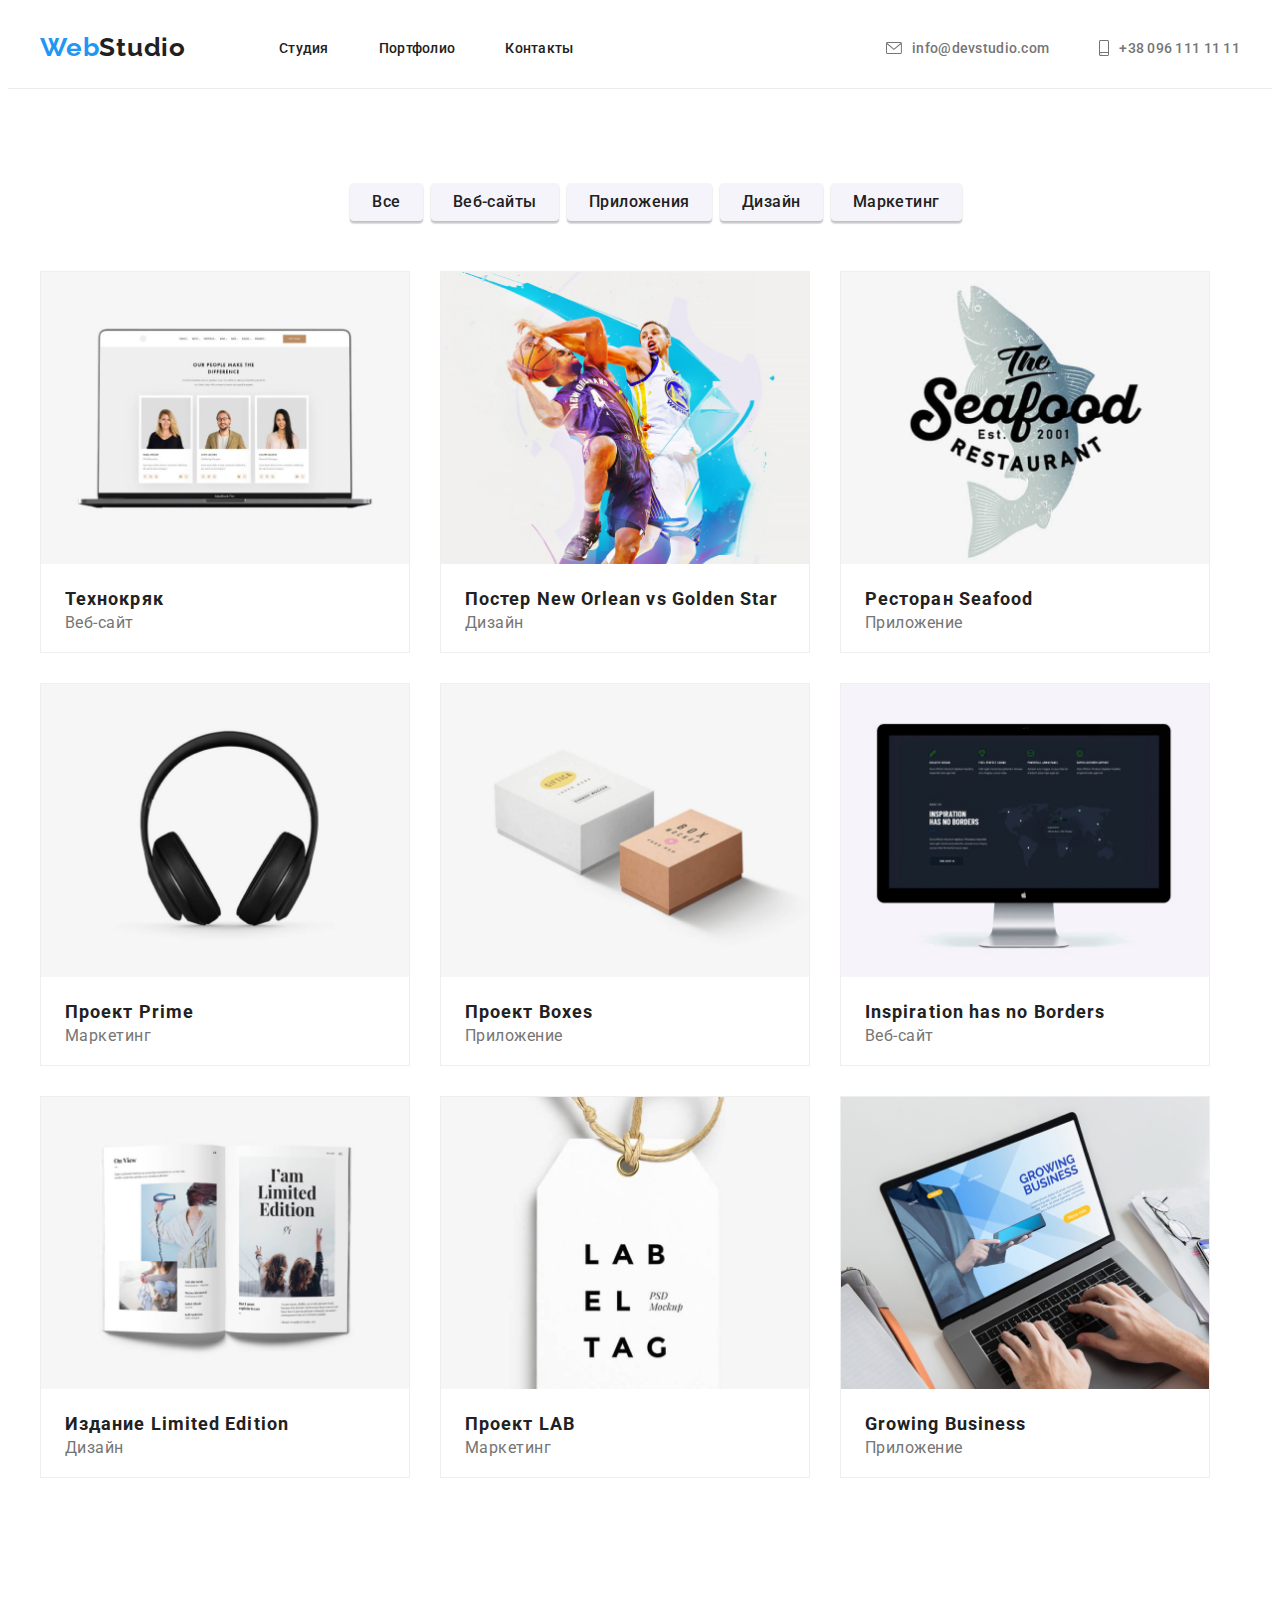
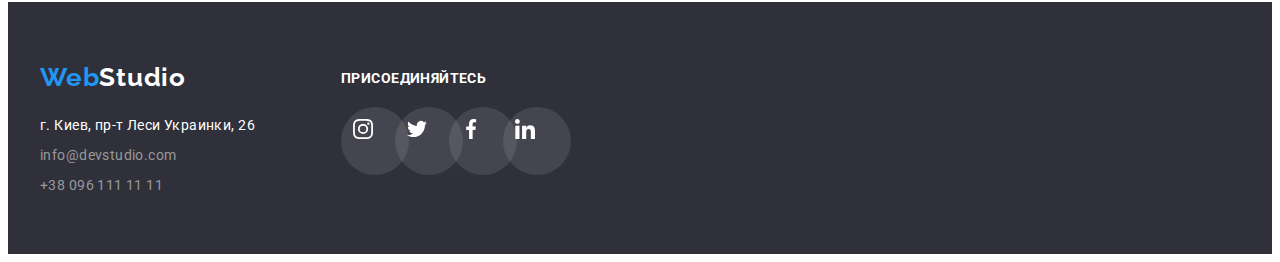
==== portfolio.html @ 1e622880 "arrrrrrr" ====
<!DOCTYPE html>
<html lang="ru">
<head>
    <meta charset="UTF-8">
    <meta name="viewport" content="width=device-width, initial-scale=1.0">
    <title>WebStudio</title>
    <link rel="stylesheet" href="css/style.css" />
    <link rel="stylesheet" href="css/style.css" />
    <link rel="preconnect" href="https://fonts.gstatic.com">
<link href="https://fonts.googleapis.com/css2?family=Raleway:wght@700&family=Roboto:wght@400;500;700;900&display=swap" rel="stylesheet">
<link rel="stylesheet" href="https://cdnjs.cloudflare.com/ajax/libs/modern-normalize/1.0.0/modern-normalize.min.css" integrity="sha512-ISS7cAi1PEhQ8jnbJpJZMd29NlhNj4AWYyLOSp2CE/CsHxTCu+r+t0D2yoJudVrd0/8fTVPUVDzY5Tvli75u/g==" crossorigin="anonymous"/>
</head>
<body>
    <header> 
        <div class="container">
            <nav class="header-nav"> 
                <a href="#" class="logo" > <span class="Web-seme">Web</span>Studio</a>
                    <ul class="nav-links">
                        <li> <a  href="#">Студия</a> </li>
                        <li> <a  href="./portfolio.html">Портфолио</a> </li>
                        <li> <a  href="#">Контакты</a> </li>
                    </ul>
                    <ul class="contact-links">
                        <li> 
                            <a class="mail" href="mailto:info@devstudio.com">
                                <svg class="contact-icon-envelope">
                                <use href="./images/icons/sprite.svg#envelope" width="16px"; height="12px"> </use>
                            </svg>
                            info@devstudio.com</a> </li>
                        <li> <a  href="tel:+380961111111">
                            <svg class="contact-icon-phone">
                                <use href="./images/icons/sprite.svg#phone" width="10px"; height="16px"> </use>
                            </svg>
                            +38 096 111 11 11</a> </li>
                    </ul>
            </nav>
        </div>
    </header>
    <main>
        <section class="portfolio-section">
            <div class="container">
                <ul class="button-list">
                    <li><button>Все</button></li>
                    <li><button>Веб-сайты</button></li>
                    <li><button>Приложения</button></li>
                    <li><button>Дизайн</button></li>
                    <li><button>Маркетинг</button></li>
                </ul>
                <!-- <h2>Наши товары</h2> -->
                <ul class="product-items">
                    <li> 
                        <a href="#">
                        <div class="thumb">
                        <img src="./images/portfolio-images/img1.jpg" alt="пример сайта" width="368" />
                        </div>
                        <div class="item-info">
                        <h3>Технокряк</h3>
                        <p>Веб-сайт</p>
                        </div>
                        </a>
                    </li>
                    <li>
                         <a href="#">
                        <div class="thumb">
                        <img src="./images/portfolio-images/img2.jpg" alt="два игрока с баскетбольным мячом" width="368" />
                        </div>
                        <div class="item-info">
                        <h3>Постер New Orlean vs Golden Star</h3>
                        <p>Дизайн</p>
                        </div>
                        </a>
                    </li>
                    <li>
                         <a href="#">
                        <div class="thumb">
                        <img src="./images/portfolio-images/img3.jpg" alt="логотип ресторана" width="368" />
                        </div>
                        <div class="item-info">
                        <h3>Ресторан Seafood</h3>
                        <p>Приложение</p>
                        </div>
                        </a>
                    </li>
                    <li>
                         <a href="#">
                        <div class="thumb">
                        <img src="./images/portfolio-images/img4.jpg" alt="наушники" width="368" />
                        </div>
                        <div class="item-info">
                        <h3>Проект Prime</h3>
                        <p>Маркетинг</p>
                        </div>
                        </a>
                    </li>
                    <li> 
                         <a href="#">
                        <div class="thumb">
                        <img src="./images/portfolio-images/img5.jpg" alt="коробки" width="368" />
                        </div>
                        <div class="item-info">
                        <h3>Проект Boxes</h3>
                        <p>Приложение</p>
                        </div>
                        </a>
                    </li>
                    <li> 
                         <a href="#">
                        <div class="thumb">
                        <img src="./images/portfolio-images/img6.jpg" alt="монитор компьютера" width="368" />
                        </div>
                        <div class="item-info">
                        <h3>Inspiration has no Borders</h3>
                        <p>Веб-сайт</p>
                        </div>
                        </a>
                    </li>
                    <li> 
                         <a href="#">
                        <div class="thumb">
                        <img src="./images/portfolio-images/img7.jpg" alt="журнал" width="368" />
                        </div>
                        <div class="item-info">
                        <h3>Издание Limited Edition</h3>
                        <p>Дизайн</p>
                        </div>
                        </a>
                    </li>
                    <li>
                         <a href="#">
                        <div class="thumb">
                        <img src="./images/portfolio-images/img8.jpg" alt="бирка" width="368" />
                        </div>
                        <div class="item-info">
                        <h3>Проект LAB</h3>
                        <p>Маркетинг</p>
                        </div>
                        </a>
                    </li>
                    <li>
                         <a href="#">
                        <div class="thumb">
                        <img src="./images/portfolio-images/img9.jpg" alt="ноутбук" width="368" />
                        </div>
                        <div class="item-info">
                        <h3>Growing Business</h3>
                        <p>Приложение</p>
                        </div>
                        </a>
                    </li>
                </ul>
            </div>
        </section>
    </main>
    <footer>
        <div class="container">
            <ul class="footer-list">
                <li class="footer-list-li">
                    <a href="#" class="logo down"> <span class="Web-seme">Web</span>Studio</a>
                    <address>г. Киев, пр-т Леси Украинки, 26</address>
                    <ul class="contact-links-down">
                    <li> <a href="mailto:info@devstudio.com">info@devstudio.com</a> </li>
                    <li> <a href="tel:+380961111111">+38 096 111 11 11</a> </li>
                    </ul>
             </li>
            <li class="f-l-t">
                <span class="follow">присоединяйтесь</span>
                <ul class="footer-soc-icons">
                    <li>
                        <a  href="#">
                        <svg class="footer-soc-icon">
                            <use href="./images/icons/sprite.svg#insta" width="20px"; height="20px"> </use>
                        </svg>
                        </a>
                    </li>
                    <li>
                        <a  href="#">
                        <svg class="footer-soc-icon">
                            <use href="./images/icons/sprite.svg#tw" width="20px"; height="20px"> </use>
                        </svg>
                        </a>
                    </li>
                    <li>
                        <a  href="#">
                        <svg class="footer-soc-icon">
                            <use href="./images/icons/sprite.svg#fb" width="20px"; height="20px"> </use>
                        </svg>
                        </a>
                    </li>
                    <li>
                        <a  href="#">
                        <svg class="footer-soc-icon">
                            <use href="./images/icons/sprite.svg#lin" width="20px"; height="20px"> </use>
                        </svg>
                        </a>
                    </li>
                </ul>
        </li>
    </ul>
        </div>
    </footer>
</body>
</html>
---- css/style.css ----
.logo {
    color: #212121;
    font-family: Raleway;
    font-size: 26px;
    font-style: normal;
    font-weight: 700;
    line-height: 31px;
    letter-spacing: 0.03em;
    text-align: left;
}
.down {
    color: #FFFFFF;
}
.Web-seme {
    color: #2196F3;
}
li{
    list-style-type: none;
}
ul{
    margin: 0;
}
h1{
    margin: 0;
    margin-bottom: 30px;
}
h2{
    margin: 0;
}
h3{
    margin: 0;
}
.header-nav,
.nav-links,
.contact-links{
    display: flex;
    align-items: center;
}
header{
    border-bottom: 1px solid #ECECEC;
    padding: 24px 0 25px;
}
.header-nav>a{
    margin-right: 93px;
}
.nav-links{
    padding: 0;
}
/* .header-nav{ 
    justify-content:space-between;
}*/
.nav-links a{
    color: #212121;
    font-family: Roboto;
    font-size: 14px;
    font-style: normal;
    font-weight: 500;
    line-height: 16px;
    letter-spacing: 0.02em;
}
.nav-links li:not(:first-child){
    margin-left: 50px;
}
.nav-links{
    margin: 0;
}
.nav-links a:hover {
    color: #2196F3;
}
.nav-links a:focus {
    color: #2196F3;
}
a {
    text-decoration: none;
}
.contact-links{
    padding: 0;
    margin-left: auto;
}

.contact-links a{
    color: #757575;
    font-family: Roboto;
    font-size: 14px;
    font-style: normal;
    font-weight: 500;
    line-height: 16px;
    letter-spacing: 0.02em;
    
}
.contact-links li:last-child{
    margin-left: 50px;
}
.contact-links a:hover {
    color: #2196F3;
}
.contact-links a:focus {
    color: #2196F3;
}
.contact-links a{
    display: flex;
    justify-content: center;
    align-items: center;
}
.contact-icon-envelope{
    width: 16px;
    height: 12px;
    margin-right: 10px;
    fill: currentColor;
}
.contact-icon-phone{
    width: 10px;
    height: 16px;
    margin-right: 10px;
    fill: currentColor;
}
h1{
    font-family: Roboto;
    font-size: 44px;
    font-style: normal;
    font-weight: 900;
    line-height: 60px;
    letter-spacing: 0.06em;
    text-align: center;
    text-transform: uppercase;
    color: #FFFFFF;
}
.hero{
    background-color: #c4c4c4;
    background: rgba(47, 48, 58, 0.4);
    padding-top: 200px;
    padding-bottom: 200px;
    background-image: linear-gradient( to right,
    rgba(47, 48, 58, 0.4),
    rgba(47, 48, 58, 0.4)),
     url('../images/hero.jpg'); 
    background-repeat: no-repeat;
    background-size: cover;
    background-position: center;
    max-width: 1600px;
}
.hero .container{
    text-align: center;
}
.hero a{
    background-color: #2196F3;
    color: #FFFFFF;
    font-family: Roboto;
    font-size: 16px;
    font-style: normal;
    font-weight: 700;
    line-height: 30px;
    letter-spacing: 0.06em;
    text-align: center;
    padding: 10px 32px;
    border-radius: 4px;
    box-shadow: 0px 4px 4px rgba(0, 0, 0, 0.15);
    width: 136px;
    height: 30px;
}
.advantages-section{
    padding: 94px 30px;
}
.container .advantages{
    display: flex;
}
.advantages{ 
   padding: 0;
   justify-content: space-between;
}
.advantages-icons{
    display: flex;
    justify-content: space-between;
    padding: 0;
    margin-bottom: 30px;
}
.advantages-icons li{
    width: 270px;
    height: 120px;
    padding: 25px 100px;
    background-color: #F5F4FA;
}
.advantages h3{
    color: #212121;
    font-family: Roboto;
    font-size: 14px;
    font-style: normal;
    font-weight: 700;
    line-height: 16px;
    letter-spacing: 0.03em;
    text-align: left;
    text-transform: uppercase;
    width: 270px;
    height: 17px;
}
.advantages p{
    color: #757575;
    font-family: Roboto;
    font-size: 14px;
    font-style: normal;
    font-weight: 400;
    line-height: 24px;
    letter-spacing: 0.03em;
    text-align: left;
    width: 270px;
    margin: 10px 0 0;
}
h2{
    font-family: Roboto;
    font-size: 36px;
    font-style: normal;
    font-weight: 700;
    line-height: 42px;
    letter-spacing: 0.03em;
    text-align: center;
}
.presentation-section{
    padding-bottom: 94px;
}    
.container .presentation{
    display: flex;
}
.presentation{
    padding-left: 0;
}
.presentation-title{
    margin-bottom: 50px;
}
.presentation li{
    width: 370px;
    height: 294px;
    margin-right: 30px;  
}
.container .our-team{
    display: flex;
}
.our-team-section{
    background-color: #F5F4FA;
    padding: 94px 0;
}
.our-team{
    margin: 0;
    padding: 0;
}
.our-team-title{
    margin-top: 0;
    margin-bottom: 50px;
}
.our-team-card:not(:last-child){
margin-right: 30px;
}
.our-team-card{
    background-color: #FFFFFF;
    box-shadow: 0px 1px 3px rgba(0, 0, 0, 0.12), 0px 1px 1px rgba(0, 0, 0, 0.14), 0px 2px 1px rgba(0, 0, 0, 0.2);
    border-radius: 0px 0px 4px 4px;
    padding-bottom: 30px;
}
.our-team img{
    width: 270px;
    height: 260px;
}
.worker{
    padding: 30px 0 0;
}
.our-team h3{
    color: #212121;
    font-family: Roboto;
    font-size: 16px;
    font-style: normal;
    font-weight: 500;
    line-height: 19px;
    letter-spacing: 0.03em;
    text-align: center;
    margin-bottom: 10px;
}
.our-team p{
    color: #757575;
    font-family: Roboto;
    font-size: 16px;
    font-style: normal;
    font-weight: 400;
    line-height: 19px;
    letter-spacing: 0.03em;
    text-align: center;
    margin: 0;
}
.social-icons{
    display: flex;
    justify-content: center;
    padding: 0 0;
    margin: 16px 32px 0;
}
 .social-icons svg{ 
    width: 20px;
    height: 20px;
    fill: #AFB1B8;
}
.social-icons-ic a{
    width: 44px;
    height: 44px;
    /* sborder: 1px solid #530f0f; */
    border-radius: 50%;
    padding: 12px 11px;
}
.social-icons li:not(:last-child){
    margin-right: 10px;
}
.social-icons a{
    display: flex;
    justify-content: center;
    align-items: center;
}
.social-icons a:hover{
    background-color: #2196F3;
}
.social-icons a:hover .social-icon{
    fill: #FFFFFF;
}
.social-icons a:focus{
    background-color: #2196F3;
}
.social-icons a:focus .social-icon{
    fill: #FFFFFF;
}
.portfolio-section{
    padding: 94px 0;
}
.container .button-list{
    justify-content: center; 
}
.button-list{
    display: flex;
    margin-bottom: 50px;
}
 .button-list li{ 
    margin-right: 8px;
}
button{
    background-color: #F5F4FA;
    color: #212121;
    font-family: Roboto;
    font-size: 16px;
    font-style: normal;
    font-weight: 500;
    line-height: 26px;
    letter-spacing: 0.03em;
    text-align: center;
    border: none;
    padding: 6px 22px;
    position: relative;
    box-shadow: 0px 3px 1px rgba(0, 0, 0, 0.1), 0px 1px 2px rgba(0, 0, 0, 0.08), 0px 2px 2px rgba(0, 0, 0, 0.12);
    border-radius: 4px;
}
button:hover{ 
    color: #FFFFFF;
    background-color: #2196F3;
}
button:focus{ 
    color: #FFFFFF;
    background-color: #2196F3;
}
.product-items{
    display:flex;
    flex-wrap: wrap;
    /* justify-content: space-between; */
    padding: 0;
}
.product-items li{
    width: 370px;
    background: #FFFFFF;
    border: 1px solid #EEEEEE;
    box-sizing: border-box;
    margin: 0 30px 30px 0;
}
.product-items li:hover{
    box-shadow: 0px 1px 1px rgba(0, 0, 0, 0.12), 0px 4px 4px rgba(0, 0, 0, 0.06), 1px 4px 6px rgba(0, 0, 0, 0.16);
}
.product-items li:focus{
    box-shadow: 0px 1px 1px rgba(0, 0, 0, 0.12), 0px 4px 4px rgba(0, 0, 0, 0.06), 1px 4px 6px rgba(0, 0, 0, 0.16);
}
.product-items li:nth-child(3n){
    margin: 0 0 30px;
}
.product-items li{
    shadow: 1px 4px 6px 0px #000000 16 %;
    shadow: 0px 4px 4px 0px #000000 6 %;
    shadow: 0px 1px 1px 0px #000000 12 %;
}
.product-items img{
    width: 368px;
}
.item-info{
    padding: 20px 24px;
}
.product-items h3{
    color: #212121;
    font-family: Roboto;
    font-size: 18px;
    font-style: normal;
    font-weight: 700;
    letter-spacing: 0.06em;
    text-align: left;
    margin-bottom: 4px;
}
.product-items p{
    color: #757575;
    font-family: Roboto;
    font-size: 16px;
    font-style: normal;
    font-weight: 400;
    letter-spacing: 0.03em;
    text-align: left;
    margin: 0;
}
.clients-section{
    padding: 94px 0;
}
.clients{
    margin-bottom: 50px;
}
.clients-list{
    display: flex;
    padding: 0;
    justify-content: space-between;
}
.clients-list a{
    width: 170px;
    height: 90px;
    justify-content: center;
    border: 1px solid #AFB1B8;
    border-radius: 4px;
    display: flex;
}
.client-st{
    padding: 20px 62.73px 20.77px 63px;
}
.client-nd{
    padding: 19px 65px;
}
.client-rd{
    padding: 24px 65px 23.4px;
}
.client-foth{
    padding: 24px 45.34px 23px 45px;
}
.client-fith{
    padding: 22px 55px 21px 54px;
}
.client-sth{
    padding: 19px 40px 19px 40px;
}
.client-icon{
    fill: #AFB1B8;
}
.clients-list a:hover{
    border: 1px solid #2196F3; 
}
.clients-list a:hover .client-icon{
    fill: #2196F3;
}
.clients-list a:focus{
    border: 1px solid #2196F3; 
}
.clients-list a:focus .client-icon{
    fill: #2196F3;
}
footer{
    background-color: #2F303A;
    padding-top: 60px;
    padding-bottom: 60px;
}
.footer-list{
    display:flex;
    padding: 0;
}
.footer-list-li{
    margin-right: 70px;
}
.f-l-t{
    padding-top: 7px;
}
.follow{
    font-family: Roboto;
    font-size: 14px;
    font-style: normal;
    font-weight: 700;
    line-height: 16px;
    letter-spacing: 0.03em;
    text-align: left;
    color: #FFFFFF;
    text-transform: uppercase;
}
.footer-soc-icons{
    display: flex;
    padding: 0;
    margin-top: 20px;
}
.footer-soc-icons li{
    width: 44px;
    height: 44px;
    justify-content: center;
    align-items: center;
}
.footer-soc-icons li:not(:last-child){
    margin: 0 10px 0 0;
}
.footer-soc-icons a{
    width: 44px;
    height: 44px;
    display: flex;
    padding: 12px;
    border-radius: 50%;
    background: rgba(255, 255, 255, 0.1);
}
.footer-soc-icons a:hover{
    background-color: #2196F3;
}
.footer-soc-icons a:focus{
    background-color: #2196F3;
}
.footer-soc-icon{
    display: flex;
    fill:#FFFFFF;
}
address{ 
    font-style: normal;
    color: #FFFFFF;
    font-family: Roboto;
    font-size: 14px;
    font-style: normal;
    font-weight: 400;
    line-height: 24px;
    letter-spacing: 0.03em;
    text-align: left;
    width: 231px;
    height: 21px;
    margin-top: 20px;
    margin-bottom: 0;

    }
.contact-links-down li{
    width: 231px;
    height: 21px;
    margin-top: 9px;
}
.contact-links-down{
    margin: 0 0;
    padding-left: 0;
}
.contact-links-down a{
    color: #999999;
    font-family: Roboto;
    font-size: 14px;
    font-style: normal;
    font-weight: 400;
    line-height: 24px;
    letter-spacing: 0.03em;
    text-align: left;
}
.container{
    width: 1200px;
    margin: 0 auto;
    padding: 0 15px;
}
---- css/style.css ----
.logo {
    color: #212121;
    font-family: Raleway;
    font-size: 26px;
    font-style: normal;
    font-weight: 700;
    line-height: 31px;
    letter-spacing: 0.03em;
    text-align: left;
}
.down {
    color: #FFFFFF;
}
.Web-seme {
    color: #2196F3;
}
li{
    list-style-type: none;
}
ul{
    margin: 0;
}
h1{
    margin: 0;
    margin-bottom: 30px;
}
h2{
    margin: 0;
}
h3{
    margin: 0;
}
.header-nav,
.nav-links,
.contact-links{
    display: flex;
    align-items: center;
}
header{
    border-bottom: 1px solid #ECECEC;
    padding: 24px 0 25px;
}
.header-nav>a{
    margin-right: 93px;
}
.nav-links{
    padding: 0;
}
/* .header-nav{ 
    justify-content:space-between;
}*/
.nav-links a{
    color: #212121;
    font-family: Roboto;
    font-size: 14px;
    font-style: normal;
    font-weight: 500;
    line-height: 16px;
    letter-spacing: 0.02em;
}
.nav-links li:not(:first-child){
    margin-left: 50px;
}
.nav-links{
    margin: 0;
}
.nav-links a:hover {
    color: #2196F3;
}
.nav-links a:focus {
    color: #2196F3;
}
a {
    text-decoration: none;
}
.contact-links{
    padding: 0;
    margin-left: auto;
}

.contact-links a{
    color: #757575;
    font-family: Roboto;
    font-size: 14px;
    font-style: normal;
    font-weight: 500;
    line-height: 16px;
    letter-spacing: 0.02em;
    
}
.contact-links li:last-child{
    margin-left: 50px;
}
.contact-links a:hover {
    color: #2196F3;
}
.contact-links a:focus {
    color: #2196F3;
}
.contact-links a{
    display: flex;
    justify-content: center;
    align-items: center;
}
.contact-icon-envelope{
    width: 16px;
    height: 12px;
    margin-right: 10px;
    fill: currentColor;
}
.contact-icon-phone{
    width: 10px;
    height: 16px;
    margin-right: 10px;
    fill: currentColor;
}
h1{
    font-family: Roboto;
    font-size: 44px;
    font-style: normal;
    font-weight: 900;
    line-height: 60px;
    letter-spacing: 0.06em;
    text-align: center;
    text-transform: uppercase;
    color: #FFFFFF;
}
.hero{
    background-color: #c4c4c4;
    background: rgba(47, 48, 58, 0.4);
    padding-top: 200px;
    padding-bottom: 200px;
    background-image: linear-gradient( to right,
    rgba(47, 48, 58, 0.4),
    rgba(47, 48, 58, 0.4)),
     url('../images/hero.jpg'); 
    background-repeat: no-repeat;
    background-size: cover;
    background-position: center;
    max-width: 1600px;
}
.hero .container{
    text-align: center;
}
.hero a{
    background-color: #2196F3;
    color: #FFFFFF;
    font-family: Roboto;
    font-size: 16px;
    font-style: normal;
    font-weight: 700;
    line-height: 30px;
    letter-spacing: 0.06em;
    text-align: center;
    padding: 10px 32px;
    border-radius: 4px;
    box-shadow: 0px 4px 4px rgba(0, 0, 0, 0.15);
    width: 136px;
    height: 30px;
}
.advantages-section{
    padding: 94px 30px;
}
.container .advantages{
    display: flex;
}
.advantages{ 
   padding: 0;
   justify-content: space-between;
}
.advantages-icons{
    display: flex;
    justify-content: space-between;
    padding: 0;
    margin-bottom: 30px;
}
.advantages-icons li{
    width: 270px;
    height: 120px;
    padding: 25px 100px;
    background-color: #F5F4FA;
}
.advantages h3{
    color: #212121;
    font-family: Roboto;
    font-size: 14px;
    font-style: normal;
    font-weight: 700;
    line-height: 16px;
    letter-spacing: 0.03em;
    text-align: left;
    text-transform: uppercase;
    width: 270px;
    height: 17px;
}
.advantages p{
    color: #757575;
    font-family: Roboto;
    font-size: 14px;
    font-style: normal;
    font-weight: 400;
    line-height: 24px;
    letter-spacing: 0.03em;
    text-align: left;
    width: 270px;
    margin: 10px 0 0;
}
h2{
    font-family: Roboto;
    font-size: 36px;
    font-style: normal;
    font-weight: 700;
    line-height: 42px;
    letter-spacing: 0.03em;
    text-align: center;
}
.presentation-section{
    padding-bottom: 94px;
}    
.container .presentation{
    display: flex;
}
.presentation{
    padding-left: 0;
}
.presentation-title{
    margin-bottom: 50px;
}
.presentation li{
    width: 370px;
    height: 294px;
    margin-right: 30px;  
}
.container .our-team{
    display: flex;
}
.our-team-section{
    background-color: #F5F4FA;
    padding: 94px 0;
}
.our-team{
    margin: 0;
    padding: 0;
}
.our-team-title{
    margin-top: 0;
    margin-bottom: 50px;
}
.our-team-card:not(:last-child){
margin-right: 30px;
}
.our-team-card{
    background-color: #FFFFFF;
    box-shadow: 0px 1px 3px rgba(0, 0, 0, 0.12), 0px 1px 1px rgba(0, 0, 0, 0.14), 0px 2px 1px rgba(0, 0, 0, 0.2);
    border-radius: 0px 0px 4px 4px;
    padding-bottom: 30px;
}
.our-team img{
    width: 270px;
    height: 260px;
}
.worker{
    padding: 30px 0 0;
}
.our-team h3{
    color: #212121;
    font-family: Roboto;
    font-size: 16px;
    font-style: normal;
    font-weight: 500;
    line-height: 19px;
    letter-spacing: 0.03em;
    text-align: center;
    margin-bottom: 10px;
}
.our-team p{
    color: #757575;
    font-family: Roboto;
    font-size: 16px;
    font-style: normal;
    font-weight: 400;
    line-height: 19px;
    letter-spacing: 0.03em;
    text-align: center;
    margin: 0;
}
.social-icons{
    display: flex;
    justify-content: center;
    padding: 0 0;
    margin: 16px 32px 0;
}
 .social-icons svg{ 
    width: 20px;
    height: 20px;
    fill: #AFB1B8;
}
.social-icons-ic a{
    width: 44px;
    height: 44px;
    /* sborder: 1px solid #530f0f; */
    border-radius: 50%;
    padding: 12px 11px;
}
.social-icons li:not(:last-child){
    margin-right: 10px;
}
.social-icons a{
    display: flex;
    justify-content: center;
    align-items: center;
}
.social-icons a:hover{
    background-color: #2196F3;
}
.social-icons a:hover .social-icon{
    fill: #FFFFFF;
}
.social-icons a:focus{
    background-color: #2196F3;
}
.social-icons a:focus .social-icon{
    fill: #FFFFFF;
}
.portfolio-section{
    padding: 94px 0;
}
.container .button-list{
    justify-content: center; 
}
.button-list{
    display: flex;
    margin-bottom: 50px;
}
 .button-list li{ 
    margin-right: 8px;
}
button{
    background-color: #F5F4FA;
    color: #212121;
    font-family: Roboto;
    font-size: 16px;
    font-style: normal;
    font-weight: 500;
    line-height: 26px;
    letter-spacing: 0.03em;
    text-align: center;
    border: none;
    padding: 6px 22px;
    position: relative;
    box-shadow: 0px 3px 1px rgba(0, 0, 0, 0.1), 0px 1px 2px rgba(0, 0, 0, 0.08), 0px 2px 2px rgba(0, 0, 0, 0.12);
    border-radius: 4px;
}
button:hover{ 
    color: #FFFFFF;
    background-color: #2196F3;
}
button:focus{ 
    color: #FFFFFF;
    background-color: #2196F3;
}
.product-items{
    display:flex;
    flex-wrap: wrap;
    /* justify-content: space-between; */
    padding: 0;
}
.product-items li{
    width: 370px;
    background: #FFFFFF;
    border: 1px solid #EEEEEE;
    box-sizing: border-box;
    margin: 0 30px 30px 0;
}
.product-items li:hover{
    box-shadow: 0px 1px 1px rgba(0, 0, 0, 0.12), 0px 4px 4px rgba(0, 0, 0, 0.06), 1px 4px 6px rgba(0, 0, 0, 0.16);
}
.product-items li:focus{
    box-shadow: 0px 1px 1px rgba(0, 0, 0, 0.12), 0px 4px 4px rgba(0, 0, 0, 0.06), 1px 4px 6px rgba(0, 0, 0, 0.16);
}
.product-items li:nth-child(3n){
    margin: 0 0 30px;
}
.product-items li{
    shadow: 1px 4px 6px 0px #000000 16 %;
    shadow: 0px 4px 4px 0px #000000 6 %;
    shadow: 0px 1px 1px 0px #000000 12 %;
}
.product-items img{
    width: 368px;
}
.item-info{
    padding: 20px 24px;
}
.product-items h3{
    color: #212121;
    font-family: Roboto;
    font-size: 18px;
    font-style: normal;
    font-weight: 700;
    letter-spacing: 0.06em;
    text-align: left;
    margin-bottom: 4px;
}
.product-items p{
    color: #757575;
    font-family: Roboto;
    font-size: 16px;
    font-style: normal;
    font-weight: 400;
    letter-spacing: 0.03em;
    text-align: left;
    margin: 0;
}
.clients-section{
    padding: 94px 0;
}
.clients{
    margin-bottom: 50px;
}
.clients-list{
    display: flex;
    padding: 0;
    justify-content: space-between;
}
.clients-list a{
    width: 170px;
    height: 90px;
    justify-content: center;
    border: 1px solid #AFB1B8;
    border-radius: 4px;
    display: flex;
}
.client-st{
    padding: 20px 62.73px 20.77px 63px;
}
.client-nd{
    padding: 19px 65px;
}
.client-rd{
    padding: 24px 65px 23.4px;
}
.client-foth{
    padding: 24px 45.34px 23px 45px;
}
.client-fith{
    padding: 22px 55px 21px 54px;
}
.client-sth{
    padding: 19px 40px 19px 40px;
}
.client-icon{
    fill: #AFB1B8;
}
.clients-list a:hover{
    border: 1px solid #2196F3; 
}
.clients-list a:hover .client-icon{
    fill: #2196F3;
}
.clients-list a:focus{
    border: 1px solid #2196F3; 
}
.clients-list a:focus .client-icon{
    fill: #2196F3;
}
footer{
    background-color: #2F303A;
    padding-top: 60px;
    padding-bottom: 60px;
}
.footer-list{
    display:flex;
    padding: 0;
}
.footer-list-li{
    margin-right: 70px;
}
.f-l-t{
    padding-top: 7px;
}
.follow{
    font-family: Roboto;
    font-size: 14px;
    font-style: normal;
    font-weight: 700;
    line-height: 16px;
    letter-spacing: 0.03em;
    text-align: left;
    color: #FFFFFF;
    text-transform: uppercase;
}
.footer-soc-icons{
    display: flex;
    padding: 0;
    margin-top: 20px;
}
.footer-soc-icons li{
    width: 44px;
    height: 44px;
    justify-content: center;
    align-items: center;
}
.footer-soc-icons li:not(:last-child){
    margin: 0 10px 0 0;
}
.footer-soc-icons a{
    width: 44px;
    height: 44px;
    display: flex;
    padding: 12px;
    border-radius: 50%;
    background: rgba(255, 255, 255, 0.1);
}
.footer-soc-icons a:hover{
    background-color: #2196F3;
}
.footer-soc-icons a:focus{
    background-color: #2196F3;
}
.footer-soc-icon{
    display: flex;
    fill:#FFFFFF;
}
address{ 
    font-style: normal;
    color: #FFFFFF;
    font-family: Roboto;
    font-size: 14px;
    font-style: normal;
    font-weight: 400;
    line-height: 24px;
    letter-spacing: 0.03em;
    text-align: left;
    width: 231px;
    height: 21px;
    margin-top: 20px;
    margin-bottom: 0;

    }
.contact-links-down li{
    width: 231px;
    height: 21px;
    margin-top: 9px;
}
.contact-links-down{
    margin: 0 0;
    padding-left: 0;
}
.contact-links-down a{
    color: #999999;
    font-family: Roboto;
    font-size: 14px;
    font-style: normal;
    font-weight: 400;
    line-height: 24px;
    letter-spacing: 0.03em;
    text-align: left;
}
.container{
    width: 1200px;
    margin: 0 auto;
    padding: 0 15px;
}
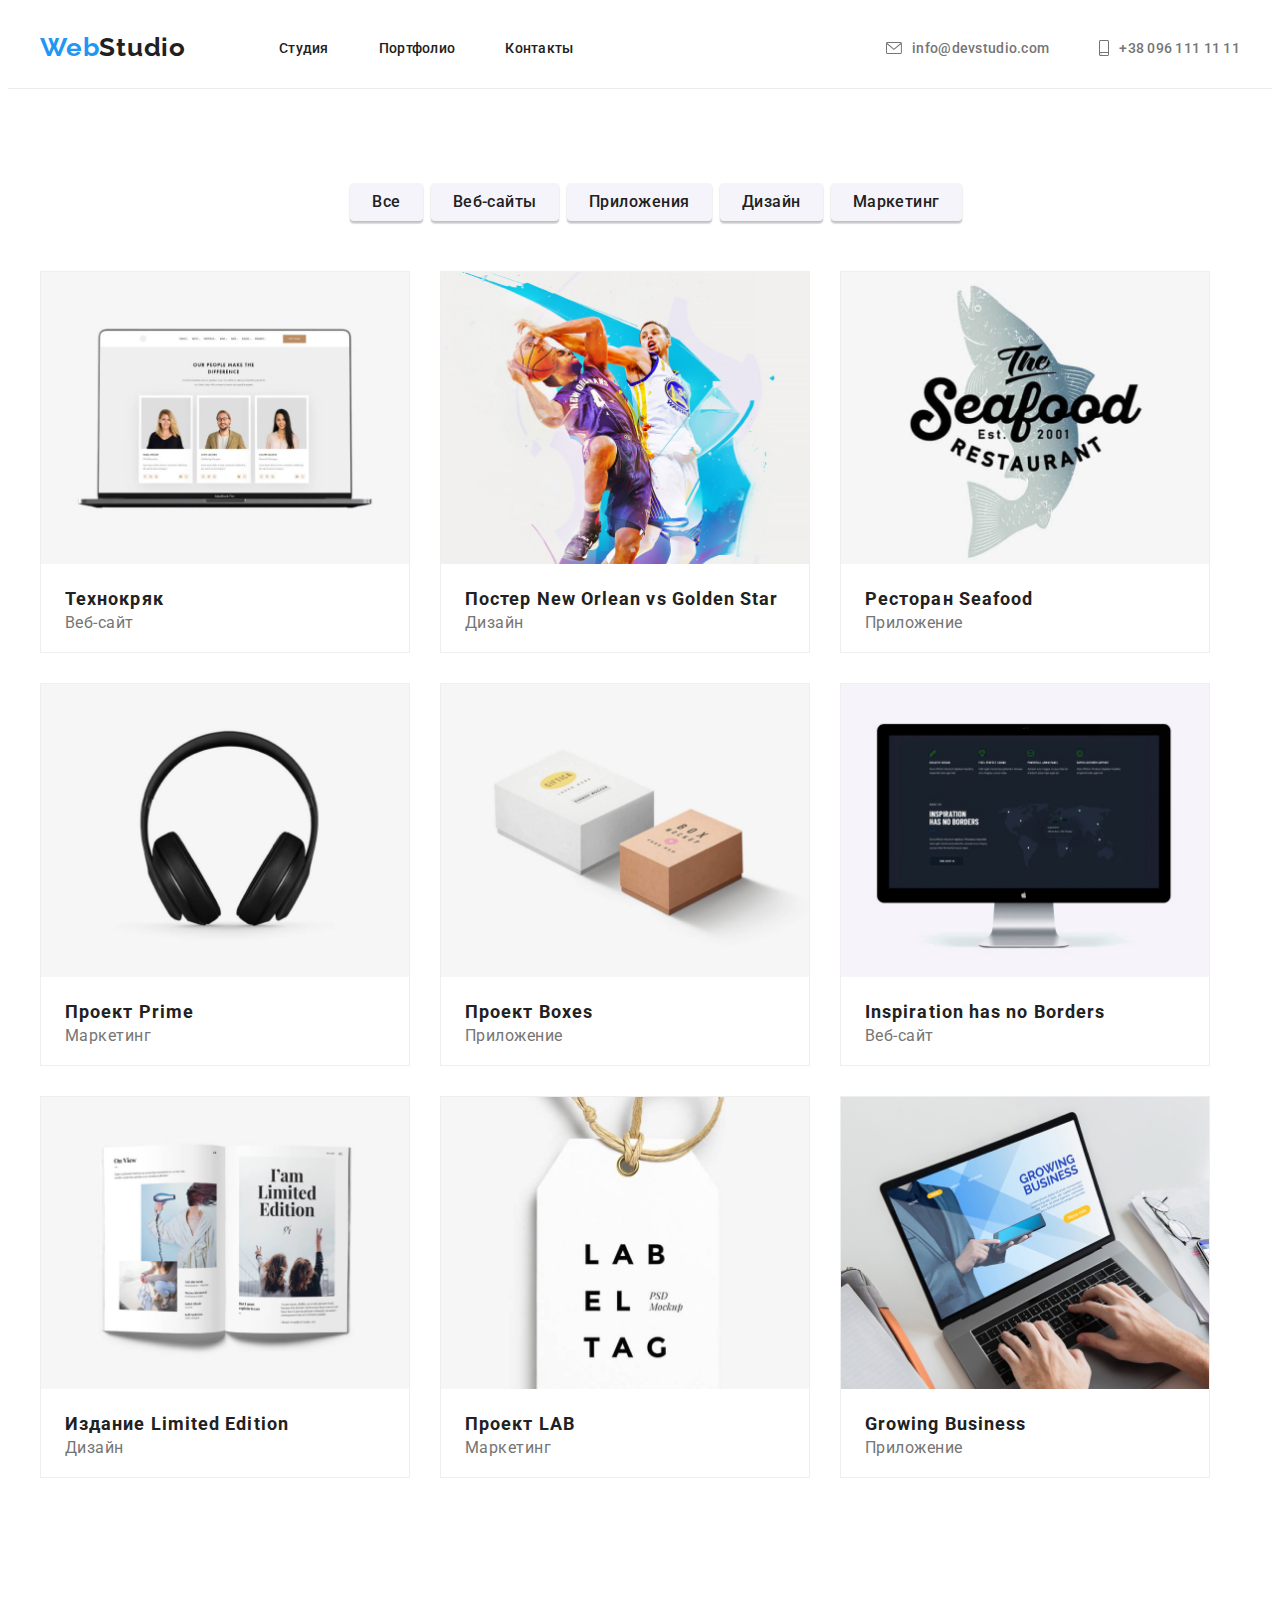
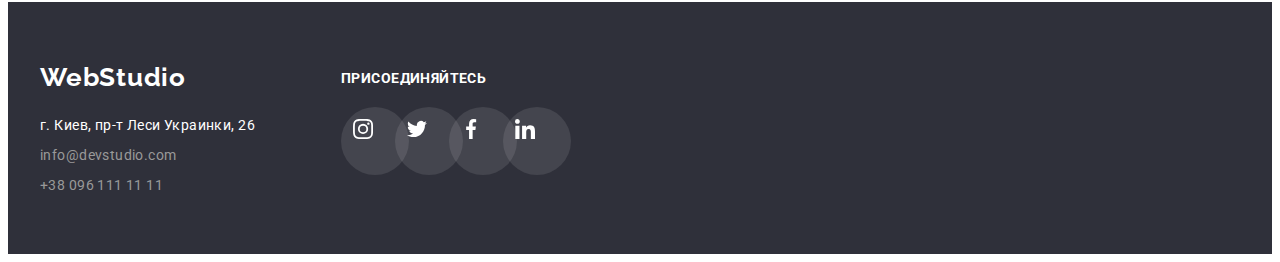
==== commit 28a78c2b: "пробне виправлення css" ====
--- a/portfolio.html
+++ b/portfolio.html
@@ -4,17 +4,16 @@
     <meta charset="UTF-8">
     <meta name="viewport" content="width=device-width, initial-scale=1.0">
     <title>WebStudio</title>
-    <link rel="stylesheet" href="css/style.css" />
+    <link rel="stylesheet" href="https://cdnjs.cloudflare.com/ajax/libs/modern-normalize/1.0.0/modern-normalize.min.css" integrity="sha512-ISS7cAi1PEhQ8jnbJpJZMd29NlhNj4AWYyLOSp2CE/CsHxTCu+r+t0D2yoJudVrd0/8fTVPUVDzY5Tvli75u/g==" crossorigin="anonymous"/>
     <link rel="stylesheet" href="css/style.css" />
     <link rel="preconnect" href="https://fonts.gstatic.com">
 <link href="https://fonts.googleapis.com/css2?family=Raleway:wght@700&family=Roboto:wght@400;500;700;900&display=swap" rel="stylesheet">
-<link rel="stylesheet" href="https://cdnjs.cloudflare.com/ajax/libs/modern-normalize/1.0.0/modern-normalize.min.css" integrity="sha512-ISS7cAi1PEhQ8jnbJpJZMd29NlhNj4AWYyLOSp2CE/CsHxTCu+r+t0D2yoJudVrd0/8fTVPUVDzY5Tvli75u/g==" crossorigin="anonymous"/>
 </head>
 <body>
     <header> 
         <div class="container">
             <nav class="header-nav"> 
-                <a href="#" class="logo" > <span class="Web-seme">Web</span>Studio</a>
+                <a href="#" class="logo" > <span class="web-seme">Web</span>Studio</a>
                     <ul class="nav-links">
                         <li> <a  href="#">Студия</a> </li>
                         <li> <a  href="./portfolio.html">Портфолио</a> </li>
--- a/css/style.css
+++ b/css/style.css
@@ -1,79 +1,96 @@
 
 .logo {
-    color: #212121;
-    font-family: Raleway;
-    font-size: 26px;
-    font-style: normal;
-    font-weight: 700;
-    line-height: 31px;
-    letter-spacing: 0.03em;
-    text-align: left;
-}
+  color: #212121;
+  font-family: Raleway;
+  font-size: 26px;
+  font-style: normal;
+  font-weight: 700;
+  line-height: 31px;
+  letter-spacing: 0.03em;
+  text-align: left;
+}
+
 .down {
-    color: #FFFFFF;
-}
-.Web-seme {
-    color: #2196F3;
-}
+  color: #FFFFFF;
+}
+
+.web-seme {
+  color: #2196F3;
+}
+
 li{
-    list-style-type: none;
-}
+  list-style-type: none;
+}
+
 ul{
-    margin: 0;
-}
+  margin: 0;
+}
+
 h1{
-    margin: 0;
-    margin-bottom: 30px;
-}
+  margin: 0;
+  margin-bottom: 30px;
+}
+
 h2{
-    margin: 0;
-}
+  margin: 0;
+}
+
 h3{
-    margin: 0;
-}
+  margin: 0;
+}
+
 .header-nav,
 .nav-links,
 .contact-links{
-    display: flex;
-    align-items: center;
-}
+  display: flex;
+  align-items: center;
+}
+
 header{
-    border-bottom: 1px solid #ECECEC;
-    padding: 24px 0 25px;
-}
+  border-bottom: 1px solid #ECECEC;
+  padding: 24px 0 25px;
+}
+
 .header-nav>a{
-    margin-right: 93px;
-}
+  margin-right: 93px;
+}
+
 .nav-links{
-    padding: 0;
+  padding: 0;
 }
 /* .header-nav{ 
     justify-content:space-between;
 }*/
 .nav-links a{
-    color: #212121;
-    font-family: Roboto;
-    font-size: 14px;
-    font-style: normal;
-    font-weight: 500;
-    line-height: 16px;
-    letter-spacing: 0.02em;
-}
+  color: #212121;
+  font-family: Roboto;
+  font-size: 14px;
+  font-style: normal;
+  font-weight: 500;
+  line-height: 16px;
+  letter-spacing: 0.02em;
+}
+
 .nav-links li:not(:first-child){
-    margin-left: 50px;
-}
+  margin-left: 50px;
+}
+
 .nav-links{
-    margin: 0;
-}
+  margin: 0;
+}
+
 .nav-links a:hover {
-    color: #2196F3;
-}
+  color: #2196F3;
+}
+
 .nav-links a:focus {
-    color: #2196F3;
-}
+  color: #2196F3;
+}
+
 a {
     text-decoration: none;
 }
+
 .contact-links{
     padding: 0;
     margin-left: auto;
@@ -159,11 +176,13 @@
     width: 136px;
     height: 30px;
 }
+
 .advantages-section{
-    padding: 94px 30px;
-}
+  padding: 94px 0;
+}
+
 .container .advantages{
-    display: flex;
+  display: flex;
 }
 .advantages{ 
    padding: 0;
@@ -326,16 +345,20 @@
 .portfolio-section{
     padding: 94px 0;
 }
+
 .container .button-list{
     justify-content: center; 
 }
+
 .button-list{
-    display: flex;
-    margin-bottom: 50px;
-}
- .button-list li{ 
-    margin-right: 8px;
-}
+  display: flex;
+  margin-bottom: 50px;
+}
+
+.button-list li{ 
+  margin-right: 8px;
+}
+
 button{
     background-color: #F5F4FA;
     color: #212121;
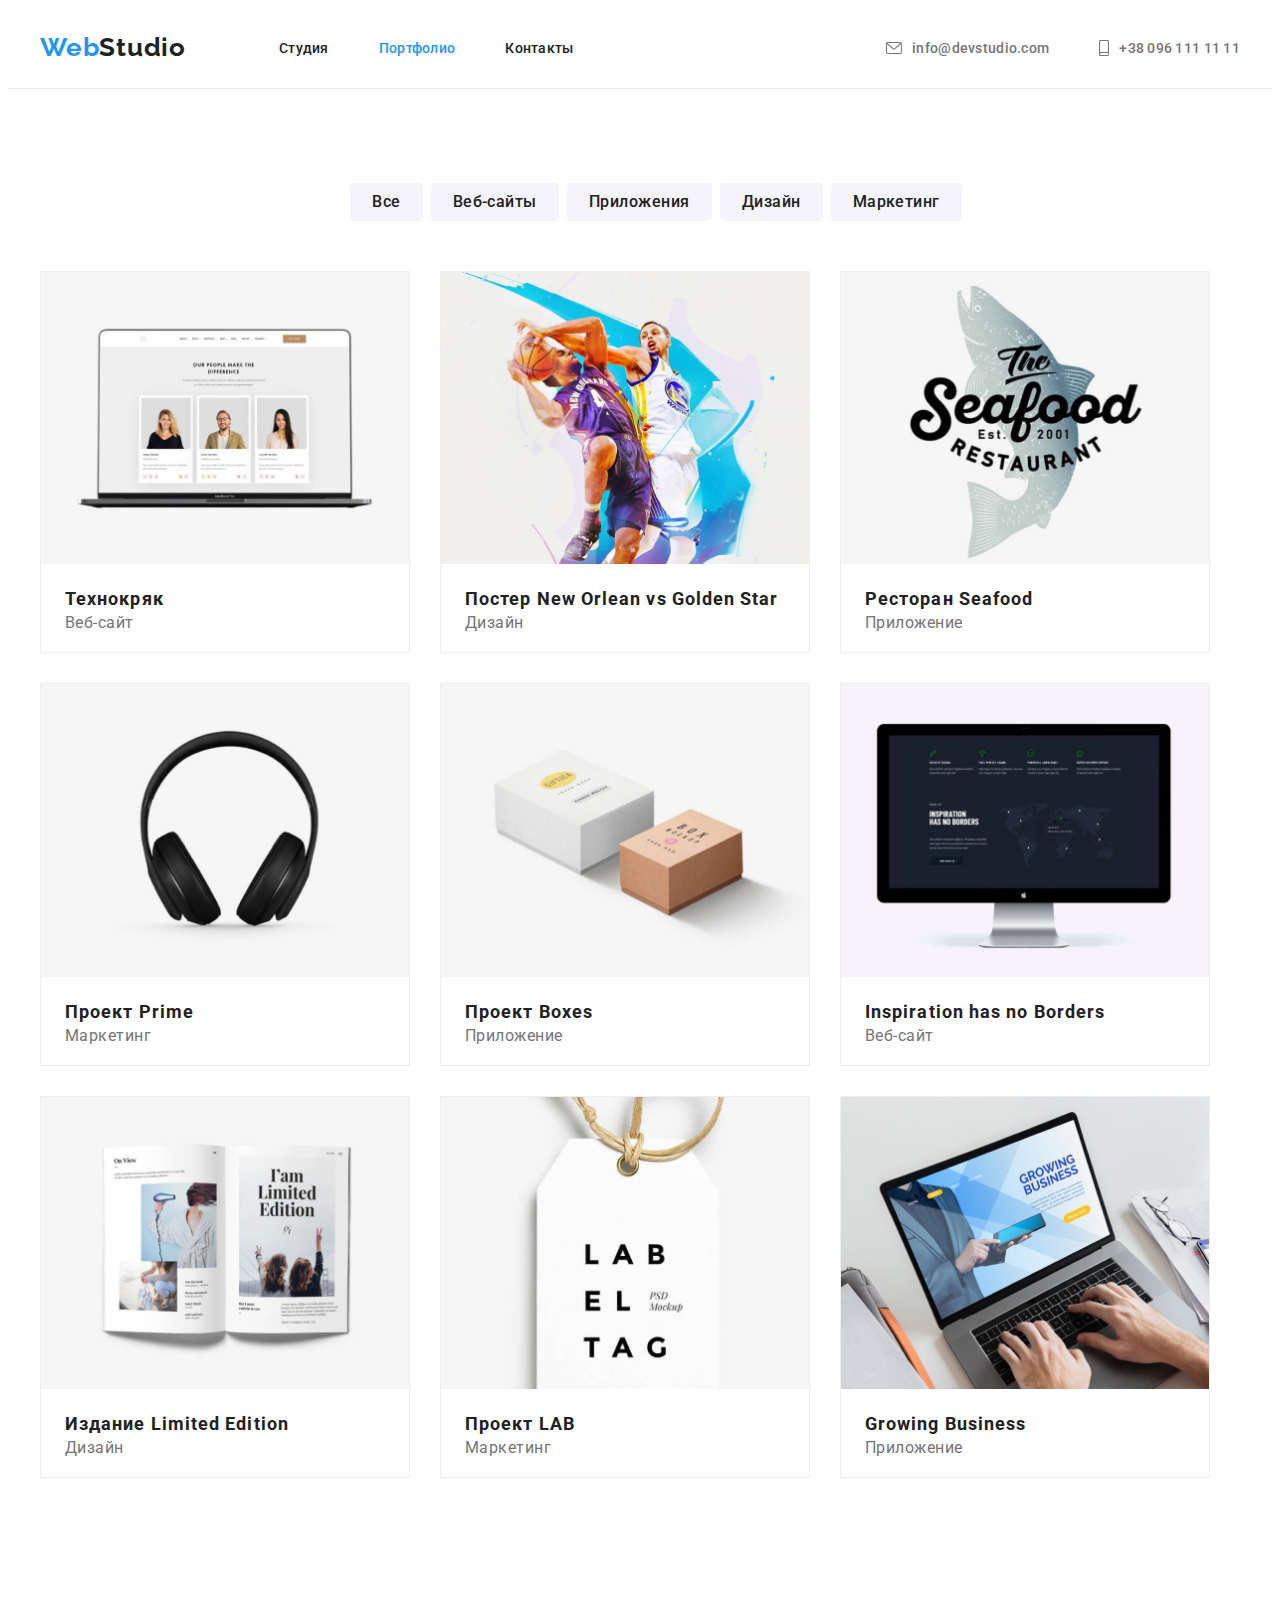
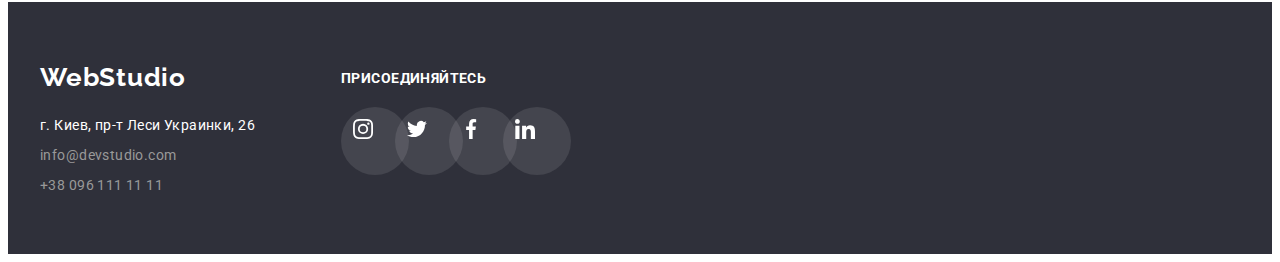
==== commit 27ee0841: "друге виправлення" ====
--- a/portfolio.html
+++ b/portfolio.html
@@ -16,7 +16,7 @@
                 <a href="#" class="logo" > <span class="web-seme">Web</span>Studio</a>
                     <ul class="nav-links">
                         <li> <a  href="#">Студия</a> </li>
-                        <li> <a  href="./portfolio.html">Портфолио</a> </li>
+                        <li> <a  href="./portfolio.html"> <span class="portfolio">Портфолио</span></a> </li>
                         <li> <a  href="#">Контакты</a> </li>
                     </ul>
                     <ul class="contact-links">
--- a/css/style.css
+++ b/css/style.css
@@ -58,9 +58,7 @@
 .nav-links{
   padding: 0;
 }
-/* .header-nav{ 
-    justify-content:space-between;
-}*/
+
 .nav-links a{
   color: #212121;
   font-family: Roboto;
@@ -79,6 +77,11 @@
   margin: 0;
 }
 
+.portfolio,
+.studia{
+  color: #2196F3;
+}
+
 .nav-links a:hover {
   color: #2196F3;
 }
@@ -88,50 +91,56 @@
 }
 
 a {
-    text-decoration: none;
+  text-decoration: none;
 }
 
 .contact-links{
-    padding: 0;
-    margin-left: auto;
+  padding: 0;
+  margin-left: auto;
 }
 
 .contact-links a{
-    color: #757575;
-    font-family: Roboto;
-    font-size: 14px;
-    font-style: normal;
-    font-weight: 500;
-    line-height: 16px;
-    letter-spacing: 0.02em;
-    
-}
+  color: #757575;
+  font-family: Roboto;
+  font-size: 14px;
+  font-style: normal;
+  font-weight: 500;
+  line-height: 16px;
+  letter-spacing: 0.02em;
+}
+
 .contact-links li:last-child{
-    margin-left: 50px;
-}
+  margin-left: 50px;
+}
+
 .contact-links a:hover {
-    color: #2196F3;
-}
+  color: #2196F3;
+}
+
 .contact-links a:focus {
-    color: #2196F3;
-}
+  color: #2196F3;
+}
+
 .contact-links a{
-    display: flex;
-    justify-content: center;
-    align-items: center;
-}
+  display: flex;
+  justify-content: center;
+  align-items: center;
+}
+
 .contact-icon-envelope{
     width: 16px;
     height: 12px;
     margin-right: 10px;
     fill: currentColor;
 }
+
 .contact-icon-phone{
     width: 10px;
     height: 16px;
     margin-right: 10px;
     fill: currentColor;
 }
+
 h1{
     font-family: Roboto;
     font-size: 44px;
@@ -143,6 +152,7 @@
     text-transform: uppercase;
     color: #FFFFFF;
 }
+
 .hero{
     background-color: #c4c4c4;
     background: rgba(47, 48, 58, 0.4);
@@ -157,9 +167,11 @@
     background-position: center;
     max-width: 1600px;
 }
+
 .hero .container{
     text-align: center;
 }
+
 .hero a{
     background-color: #2196F3;
     color: #FFFFFF;
@@ -200,18 +212,19 @@
     padding: 25px 100px;
     background-color: #F5F4FA;
 }
+
 .advantages h3{
-    color: #212121;
-    font-family: Roboto;
-    font-size: 14px;
-    font-style: normal;
-    font-weight: 700;
-    line-height: 16px;
-    letter-spacing: 0.03em;
-    text-align: left;
-    text-transform: uppercase;
-    width: 270px;
-    height: 17px;
+  color: #212121;
+  font-family: Roboto;
+  font-size: 14px;
+  font-style: normal;
+  font-weight: 700;
+  line-height: 16px;
+  letter-spacing: 0.03em;
+  text-align: left;
+  text-transform: uppercase;
+  width: 270px;
+  height: 17px;
 }
 .advantages p{
     color: #757575;
@@ -360,29 +373,33 @@
 }
 
 button{
-    background-color: #F5F4FA;
-    color: #212121;
-    font-family: Roboto;
-    font-size: 16px;
-    font-style: normal;
-    font-weight: 500;
-    line-height: 26px;
-    letter-spacing: 0.03em;
-    text-align: center;
-    border: none;
-    padding: 6px 22px;
-    position: relative;
-    box-shadow: 0px 3px 1px rgba(0, 0, 0, 0.1), 0px 1px 2px rgba(0, 0, 0, 0.08), 0px 2px 2px rgba(0, 0, 0, 0.12);
-    border-radius: 4px;
-}
+  background-color: #F5F4FA;
+  color: #212121;
+  font-family: Roboto;
+  font-size: 16px;
+  font-style: normal;
+  font-weight: 500;
+  line-height: 26px;
+  letter-spacing: 0.03em;
+  text-align: center;
+  border: none;
+  padding: 6px 22px;
+  position: relative;
+  border-radius: 4px;
+}
+
 button:hover{ 
-    color: #FFFFFF;
-    background-color: #2196F3;
-}
+  color: #FFFFFF;
+  background-color: #2196F3;
+  box-shadow: 0px 3px 1px rgba(0, 0, 0, 0.1), 0px 1px 2px rgba(0, 0, 0, 0.08), 0px 2px 2px rgba(0, 0, 0, 0.12);
+}
+
 button:focus{ 
-    color: #FFFFFF;
-    background-color: #2196F3;
-}
+  color: #FFFFFF;
+  background-color: #2196F3;
+  box-shadow: 0px 3px 1px rgba(0, 0, 0, 0.1), 0px 1px 2px rgba(0, 0, 0, 0.08), 0px 2px 2px rgba(0, 0, 0, 0.12);
+}
+
 .product-items{
     display:flex;
     flex-wrap: wrap;
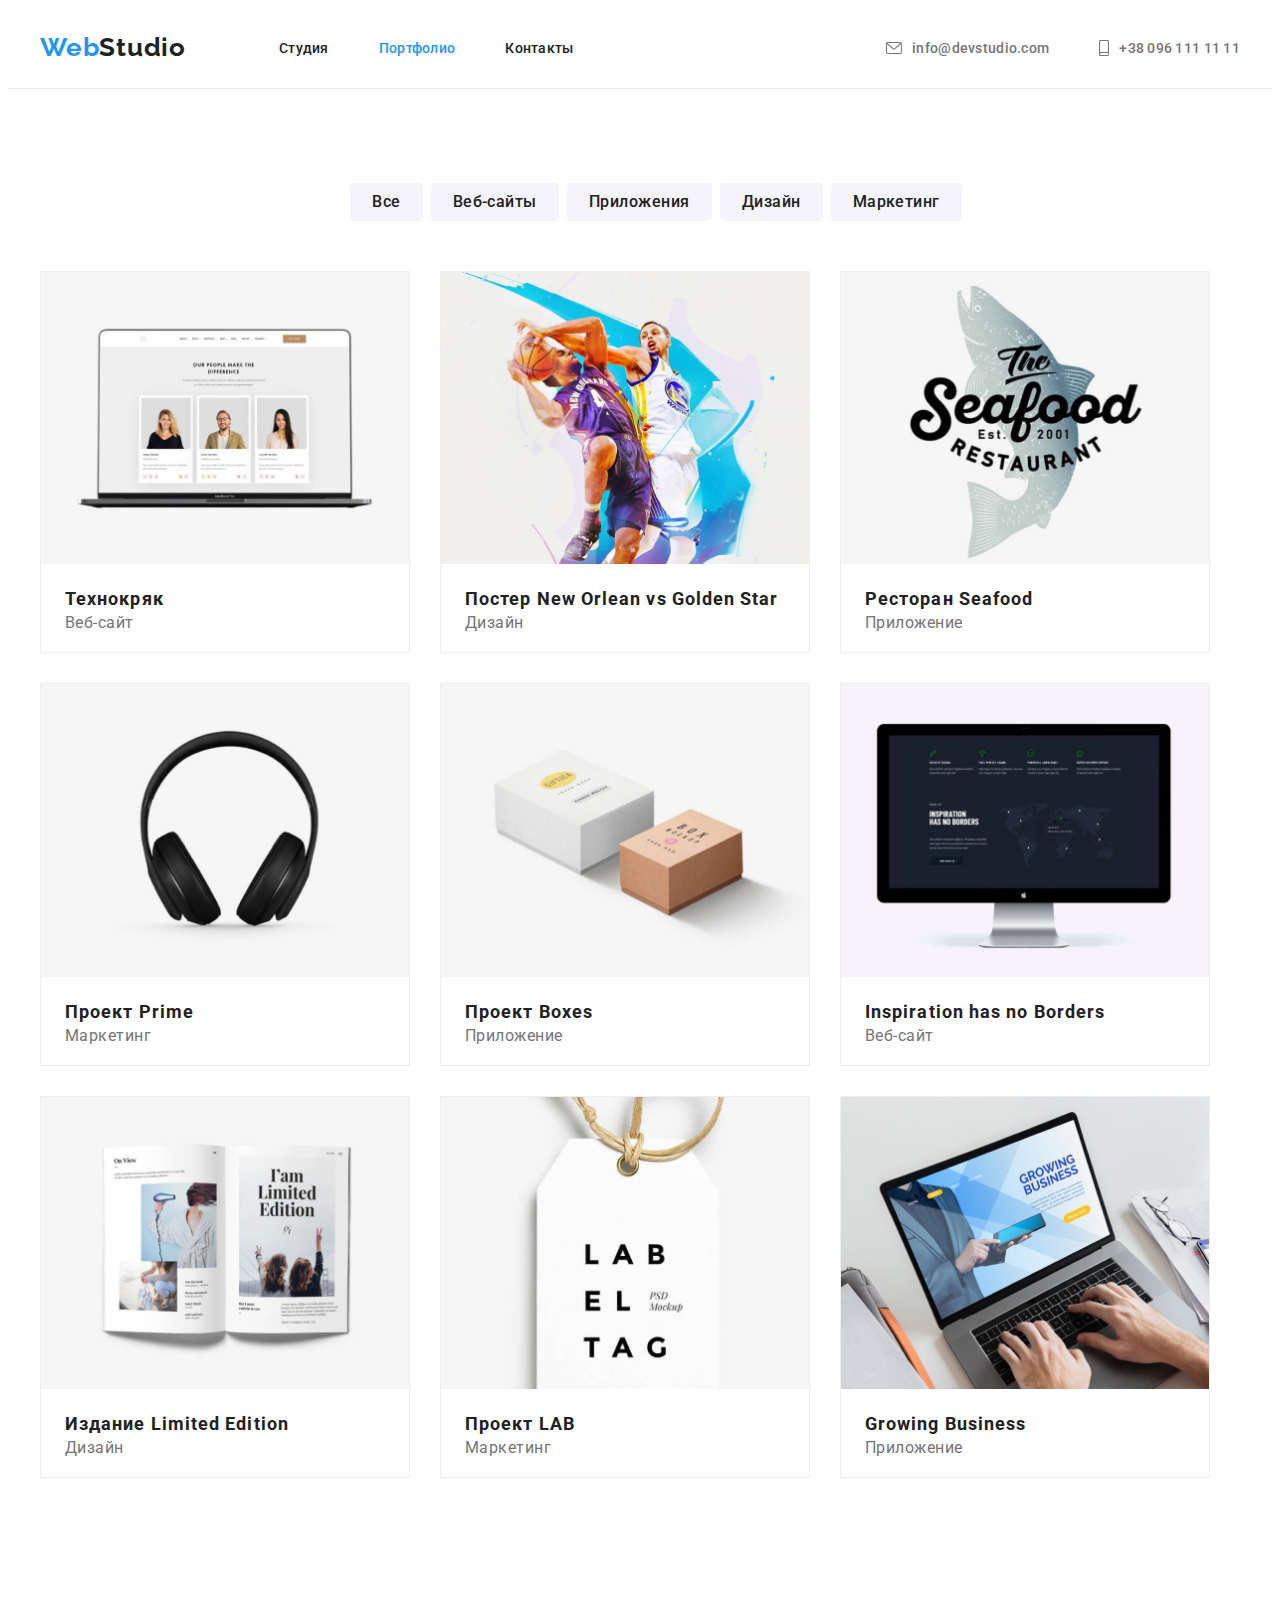
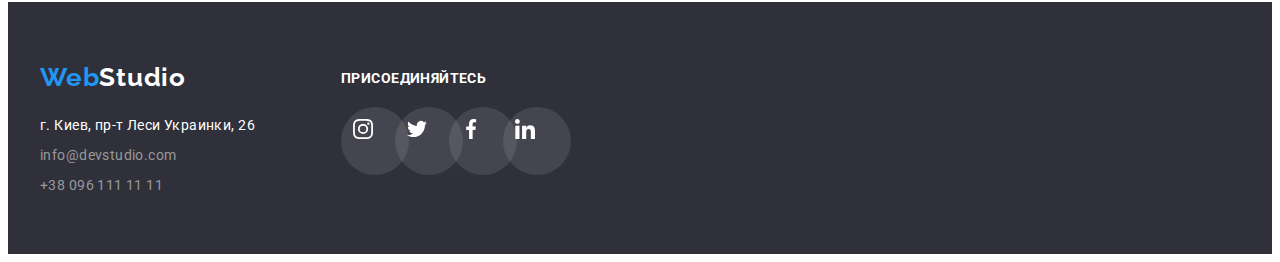
==== commit 151b83af: "третє виправлення" ====
--- a/portfolio.html
+++ b/portfolio.html
@@ -15,7 +15,7 @@
             <nav class="header-nav"> 
                 <a href="#" class="logo" > <span class="web-seme">Web</span>Studio</a>
                     <ul class="nav-links">
-                        <li> <a  href="#">Студия</a> </li>
+                        <li> <a  href="./index.html">Студия</a> </li>
                         <li> <a  href="./portfolio.html"> <span class="portfolio">Портфолио</span></a> </li>
                         <li> <a  href="#">Контакты</a> </li>
                     </ul>
@@ -154,7 +154,7 @@
         <div class="container">
             <ul class="footer-list">
                 <li class="footer-list-li">
-                    <a href="#" class="logo down"> <span class="Web-seme">Web</span>Studio</a>
+                    <a href="#" class="logo down"> <span class="web-seme">Web</span>Studio</a>
                     <address>г. Киев, пр-т Леси Украинки, 26</address>
                     <ul class="contact-links-down">
                     <li> <a href="mailto:info@devstudio.com">info@devstudio.com</a> </li>
--- a/css/style.css
+++ b/css/style.css
@@ -211,6 +211,11 @@
     height: 120px;
     padding: 25px 100px;
     background-color: #F5F4FA;
+}
+
+.contact-icon{
+    width: 70px;
+    height: 70px;
 }
 
 .advantages h3{
